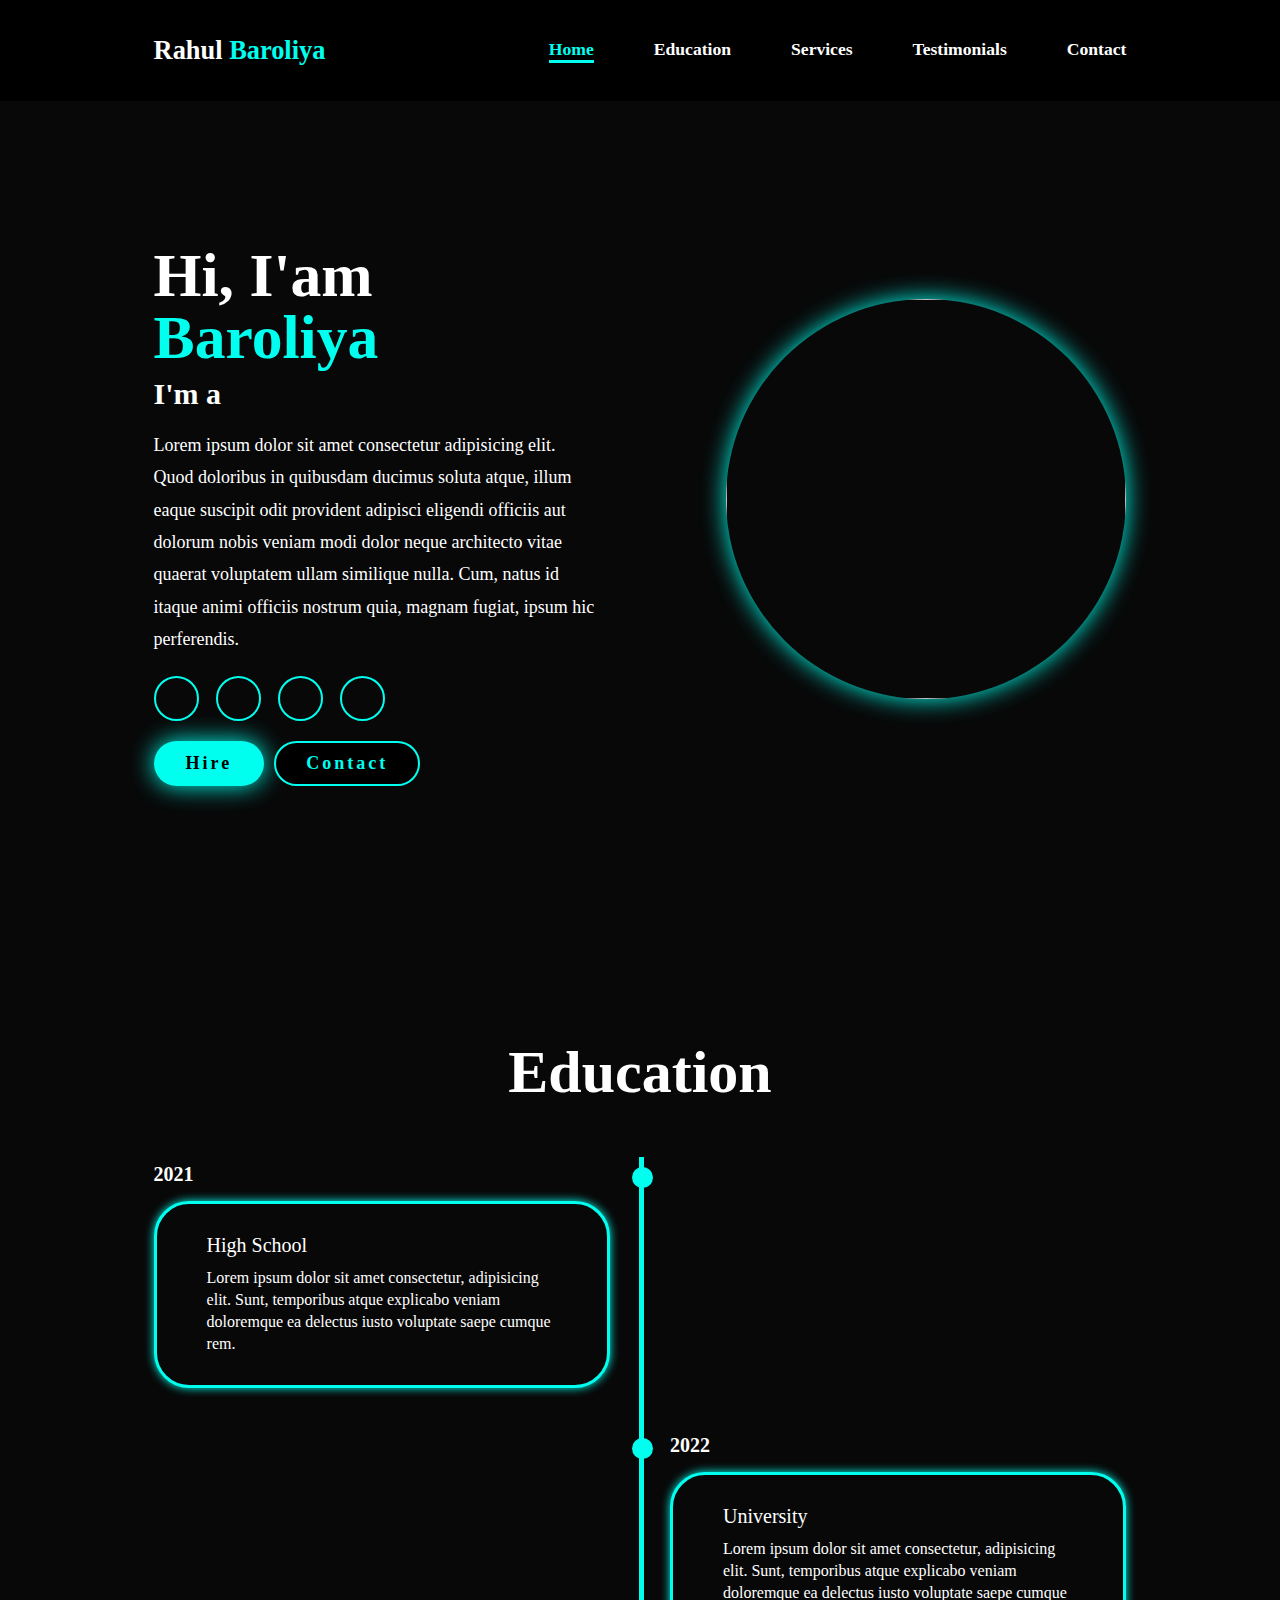
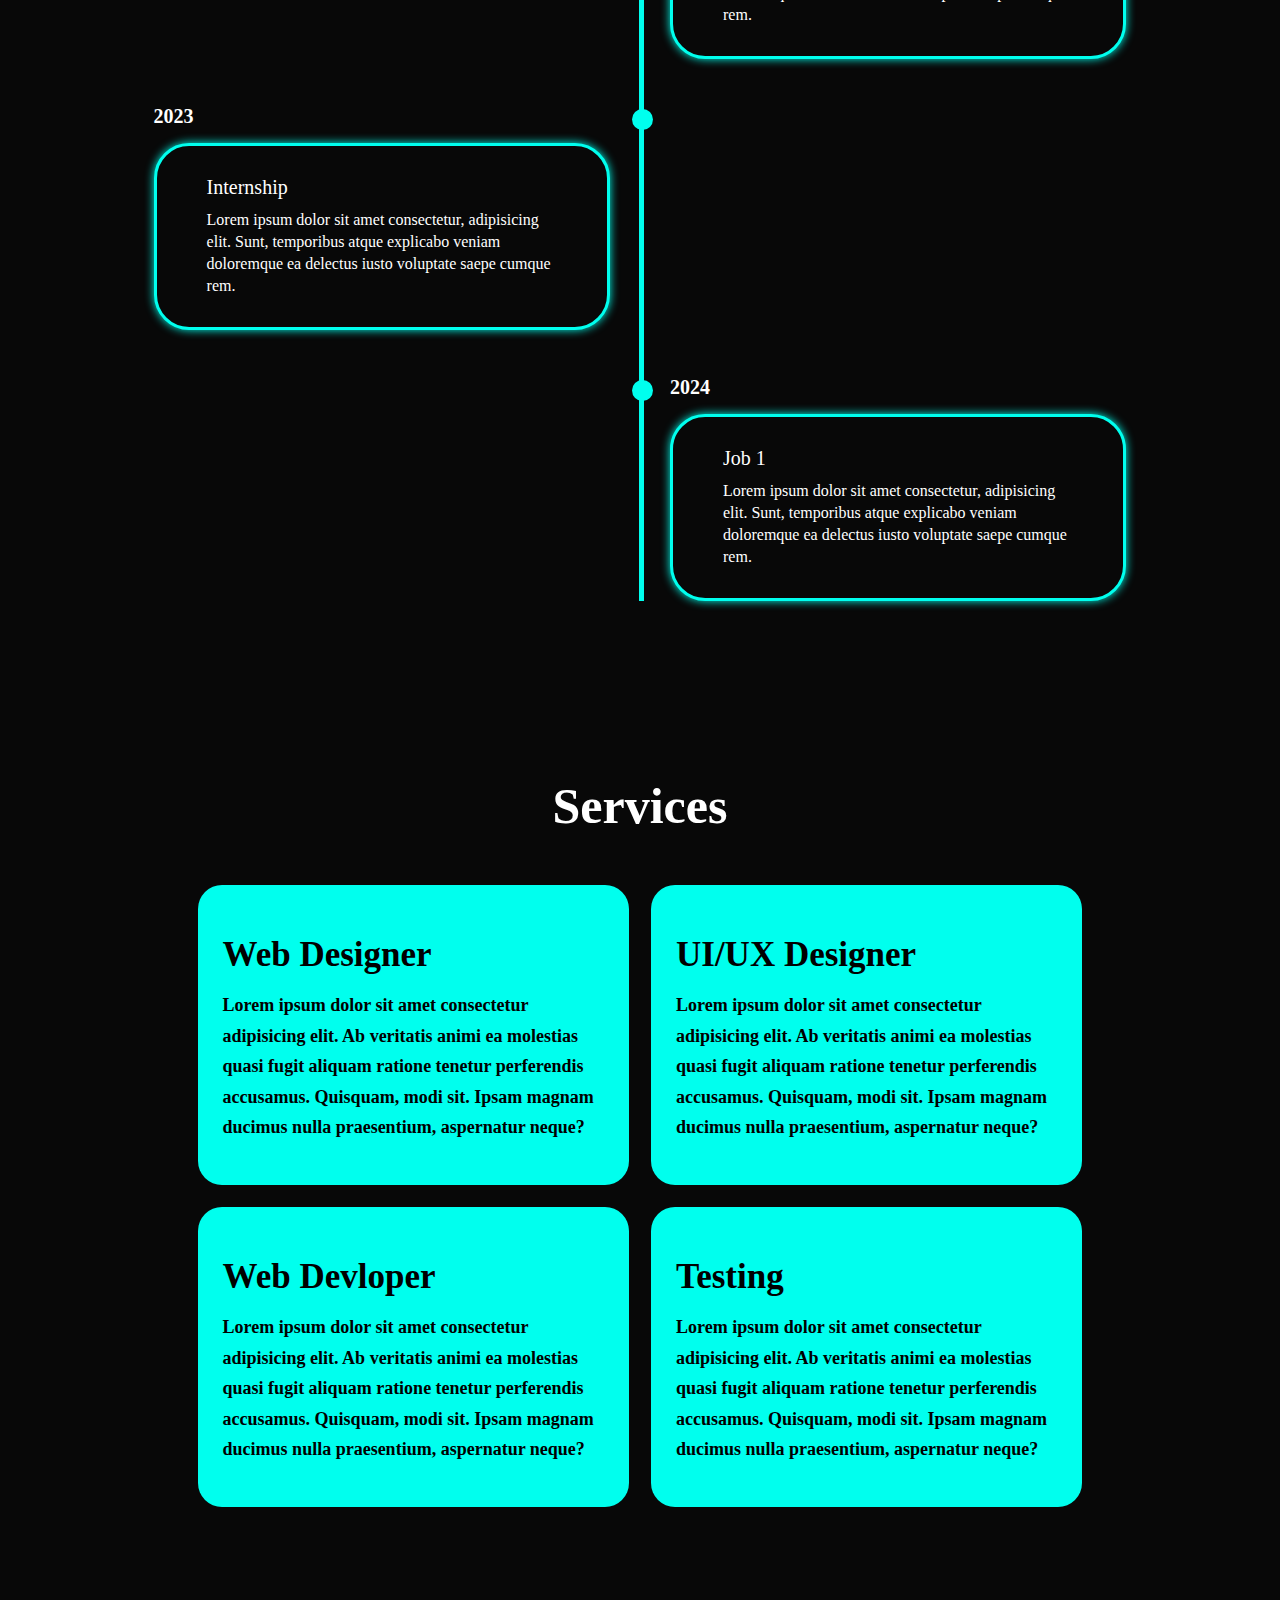
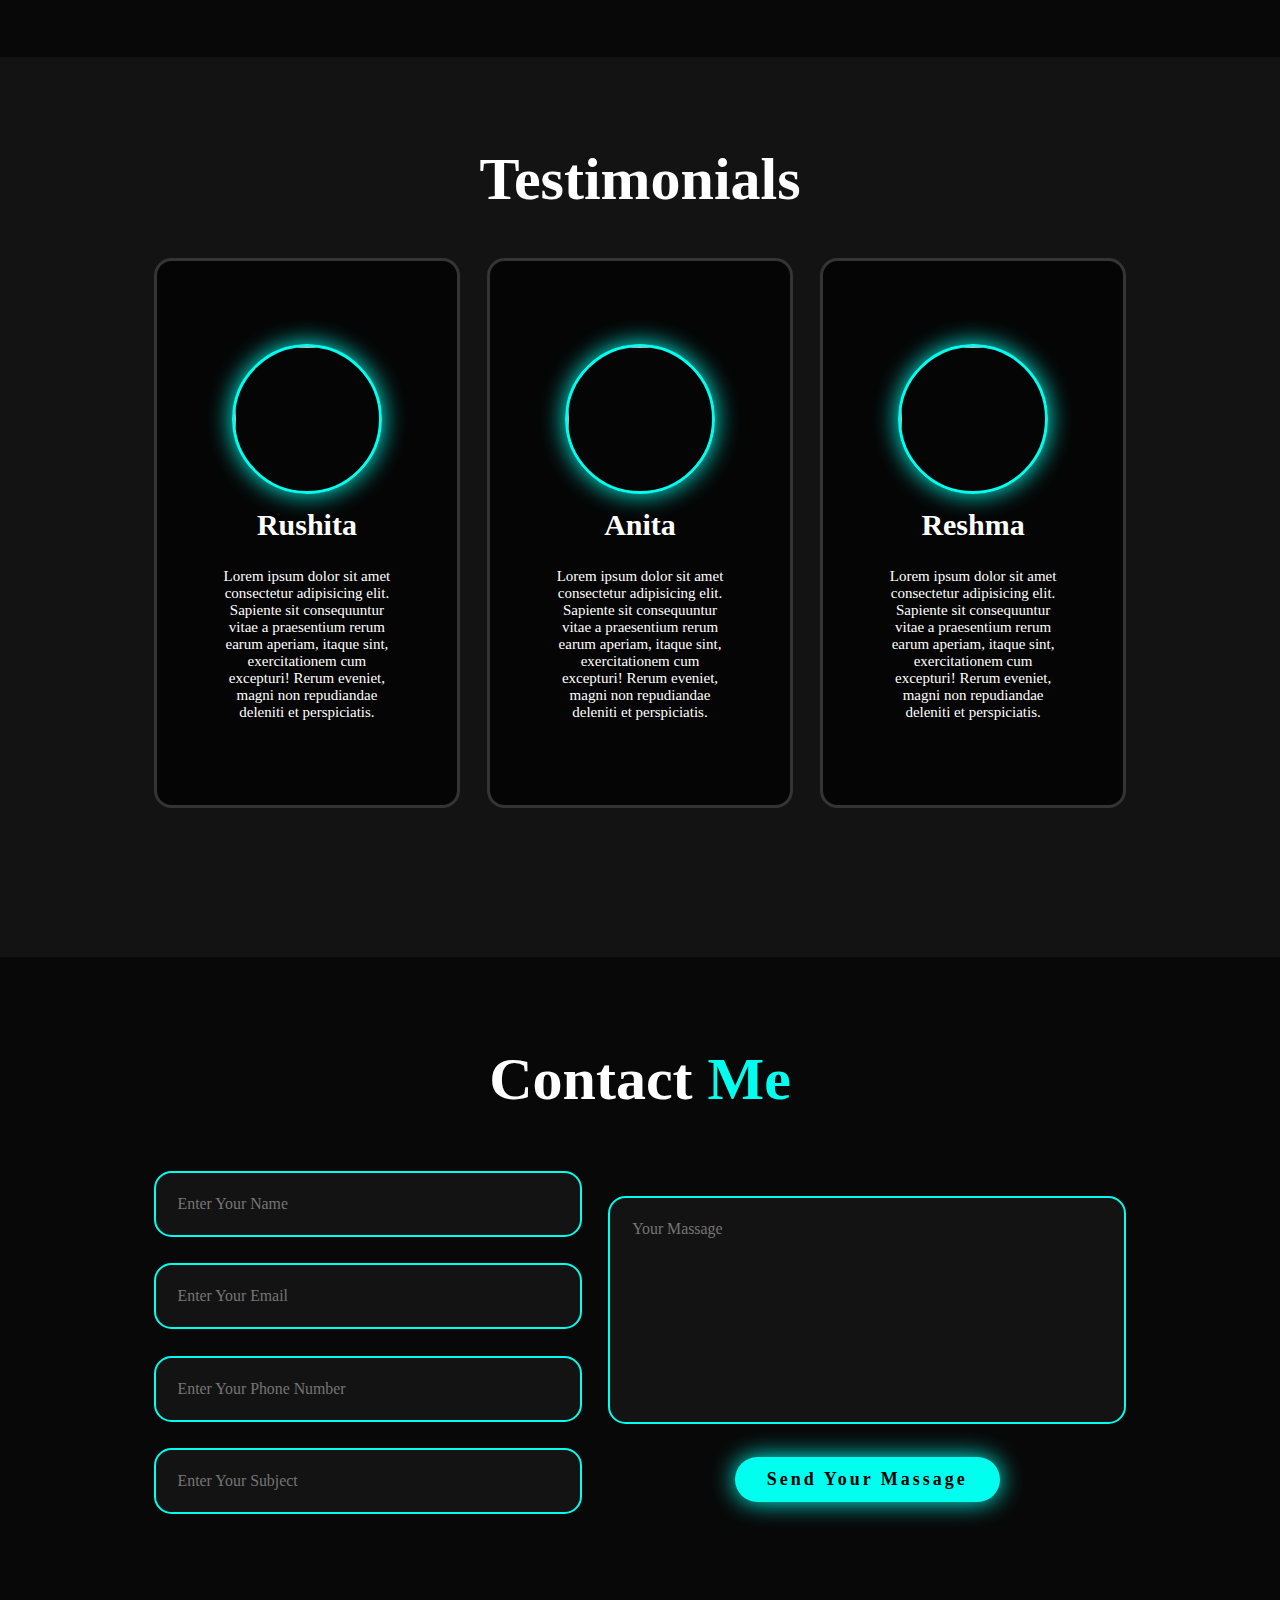
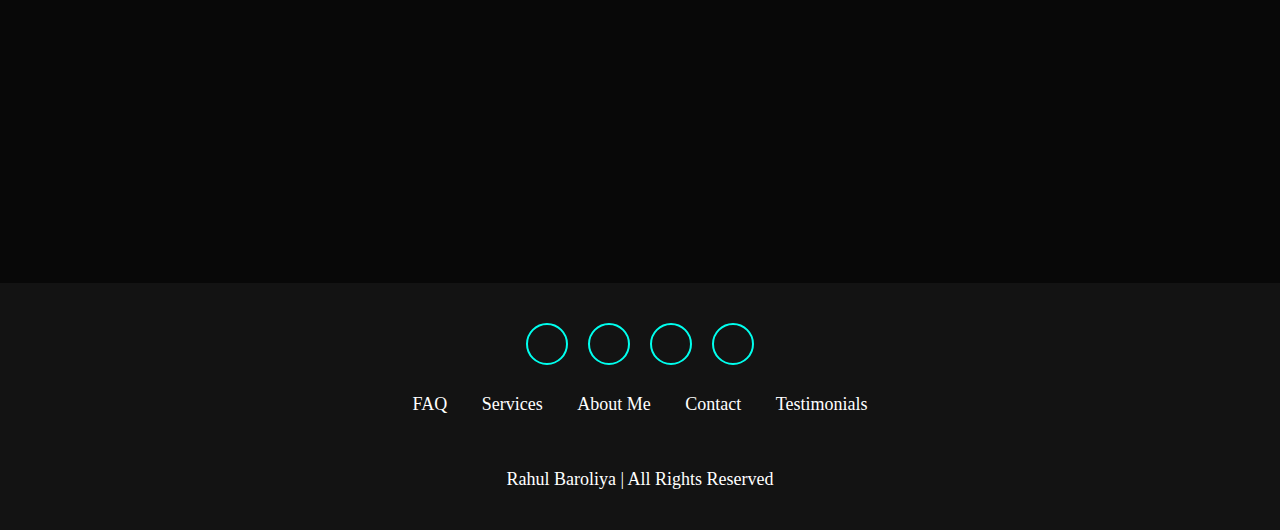
==== portfolio website-18-12/index.html @ c8d87898 "Add files via upload" ====
<!DOCTYPE html>
<html lang="en">
<head>
    <meta charset="UTF-8">
    <meta name="viewport" content="width=device-width, initial-scale=1.0">
    <title>Document</title>
    <link rel="stylesheet" href="style.css">
    <link rel="stylesheet" href="max-width-1285px.css">
    <link rel="stylesheet" href="max-width-895px.css">
    <link
    rel="stylesheet"
    href="https://cdnjs.cloudflare.com/ajax/libs/font-awesome/6.5.1/css/all.min.css"
    integrity="sha512-DTOQO9RWCH3ppGqcWaEA1BIZOC6xxalwEsw9c2QQeAIftl+Vegovlnee1c9QX4TctnWMn13TZye+giMm8e2LwA=="
    crossorigin="anonymous"
    referrerpolicy="no-referrer"
  />

</head>
<body>
     <header>
        <div class="header">
           <a href="#home" class="logo">Rahul <span>Baroliya</span></a>
             <!-- <label for="toggle" id="toggle">
                <i class="fa-solid fa-bars"></i>
            </label> 
            <input type="checkbox" name="" id="toggle" /> -->
                <nav class="navbar">
                    <a href="#home" class="active">Home</a>
                    <a href="#education">Education</a>
                    <a href="#services">Services</a>
                    <a href="#Testimonials">Testimonials</a>
                    <a href="#contact">Contact</a>
                   </nav>
        </div>
    </header> 

    <main>
        <section class="home" id="home">
            <div class="home-content">
                <h1>Hi, I'am <span>Baroliya</span></h1>
                <h3 class="text-animation">I'm a <span></span></h3>
                <p>
                    Lorem ipsum dolor sit amet consectetur adipisicing elit. Quod doloribus in quibusdam ducimus soluta atque, illum eaque suscipit odit provident adipisci eligendi officiis aut dolorum nobis veniam modi dolor neque architecto vitae quaerat voluptatem ullam similique nulla. Cum, natus id itaque animi officiis nostrum quia, magnam fugiat, ipsum hic perferendis.
                </p>
                <div class="social-icon">
                    <a href="#"><i class="fa-brands fa-linkedin"></i></a>
                    <a href="#"><i class="fa-brands fa-github"></i></a>
                    <a href="#"><i class="fa-brands fa-instagram"></i></a>
                    <a href="#"><i class="fa-brands fa-twitter"></i></a>
                </div>   
                <div class="btn-group">
                    <a href="#" class="btn">Hire</a>
                    <a href="#contact" class="btn">Contact</a>
                </div>
            </div>
                
            <div class="home-img">
                <img src="/img/pexels-photo-13780818-removebg-preview-removebg-preview.png" alt="">
            </div>
        </section>

        <section class="education" id="education">
            <h2 class="heading">Education</h2>

            <div class="timeline-items">
                <div class="timeline-item">
                    <div class="timeline-dot"></div>
                        <div class="timeline-date">2021</div>
                        <div class="timeline-content">
                            <h3>High School</h3>
                            <p>Lorem ipsum dolor sit amet consectetur, adipisicing elit. Sunt, temporibus atque explicabo veniam doloremque ea delectus iusto voluptate saepe cumque rem.</p>
                        </div>
                </div>

                <div class="timeline-item">
                    <div class="timeline-dot"></div>
                        <div class="timeline-date">2022</div>
                        <div class="timeline-content">
                            <h3>University</h3>
                            <p>Lorem ipsum dolor sit amet consectetur, adipisicing elit. Sunt, temporibus atque explicabo veniam doloremque ea delectus iusto voluptate saepe cumque rem.</p>
                        </div>
                </div>

                <div class="timeline-item">
                    <div class="timeline-dot"></div>
                        <div class="timeline-date">2023</div>
                        <div class="timeline-content">
                            <h3>Internship</h3>
                            <p>Lorem ipsum dolor sit amet consectetur, adipisicing elit. Sunt, temporibus atque explicabo veniam doloremque ea delectus iusto voluptate saepe cumque rem.</p>
                        </div>
                </div>

                <div class="timeline-item">
                    <div class="timeline-dot"></div>
                        <div class="timeline-date">2024</div>
                        <div class="timeline-content">
                            <h3>Job 1</h3>
                            <p>Lorem ipsum dolor sit amet consectetur, adipisicing elit. Sunt, temporibus atque explicabo veniam doloremque ea delectus iusto voluptate saepe cumque rem.</p>
                        </div>
                </div>
            </div>
        </section>

        <section class="services" id="services">
            <h2>Services</h2>
             <div class="services-container">
                <div class="services-box">
                    <div class="services-info">
                        <h4>Web Designer</h4>
                        <p>Lorem ipsum dolor sit amet consectetur adipisicing elit. Ab veritatis animi ea molestias quasi fugit aliquam ratione tenetur perferendis accusamus. Quisquam, modi sit. Ipsam magnam ducimus nulla praesentium, aspernatur neque?</p>
                    </div>
                </div>

                <div class="services-box">
                    <div class="services-info">
                        <h4>UI/UX Designer</h4>
                        <p>Lorem ipsum dolor sit amet consectetur adipisicing elit. Ab veritatis animi ea molestias quasi fugit aliquam ratione tenetur perferendis accusamus. Quisquam, modi sit. Ipsam magnam ducimus nulla praesentium, aspernatur neque?</p>
                    </div>
                </div>

                <div class="services-box">
                    <div class="services-info">
                        <h4>Web Devloper</h4>
                        <p>Lorem ipsum dolor sit amet consectetur adipisicing elit. Ab veritatis animi ea molestias quasi fugit aliquam ratione tenetur perferendis accusamus. Quisquam, modi sit. Ipsam magnam ducimus nulla praesentium, aspernatur neque?</p>
                    </div>
                </div>

                <div class="services-box">
                    <div class="services-info">
                        <h4>Testing</h4>
                        <p>Lorem ipsum dolor sit amet consectetur adipisicing elit. Ab veritatis animi ea molestias quasi fugit aliquam ratione tenetur perferendis accusamus. Quisquam, modi sit. Ipsam magnam ducimus nulla praesentium, aspernatur neque?</p>
                    </div>
                </div>
             </div>
        </section>

        <section class="testimonials">
            <div class="testimonials-box">
                <h2 class="heading">Testimonials</h2>
                <div class="wrapper">
                    <div class="testimonials-item">
                        <img src="/img/pexels-photo-2681751.jpeg" alt="">
                        <h2>Rushita</h2>
                        <div class="rating">
                            <i class="fa-solid fa-star" id="star"></i>
                            <i class="fa-solid fa-star" id="star"></i>
                            <i class="fa-solid fa-star" id="star"></i>
                            <i class="fa-solid fa-star" id="star"></i>
                        </div>
                        <p>Lorem ipsum dolor sit amet consectetur adipisicing elit. Sapiente sit consequuntur vitae a praesentium rerum earum aperiam, itaque sint, exercitationem cum excepturi! Rerum eveniet, magni non repudiandae deleniti et perspiciatis.</p>
                    </div>

                    <div class="testimonials-item">
                        <img src="/img/pexels-photo-1391498.webp" alt="">
                        <h2>Anita</h2>
                        <div class="rating">
                            <i class="fa-solid fa-star" id="star"></i>
                            <i class="fa-solid fa-star" id="star"></i>
                            <i class="fa-solid fa-star" id="star"></i>
                            <i class="fa-solid fa-star" id="star"></i>
                        </div>
                        <p>Lorem ipsum dolor sit amet consectetur adipisicing elit. Sapiente sit consequuntur vitae a praesentium rerum earum aperiam, itaque sint, exercitationem cum excepturi! Rerum eveniet, magni non repudiandae deleniti et perspiciatis.</p>
                    </div>

                    <div class="testimonials-item">
                        <img src="/img/pexels-photo-1963075.jpeg" alt="">
                        <h2>Reshma</h2>
                        <div class="rating">
                            <i class="fa-solid fa-star" id="star"></i>
                            <i class="fa-solid fa-star" id="star"></i>
                            <i class="fa-solid fa-star" id="star"></i>
                            <i class="fa-solid fa-star" id="star"></i>
                        </div>
                        <p>Lorem ipsum dolor sit amet consectetur adipisicing elit. Sapiente sit consequuntur vitae a praesentium rerum earum aperiam, itaque sint, exercitationem cum excepturi! Rerum eveniet, magni non repudiandae deleniti et perspiciatis.</p>
                    </div>
                </div>
            </div>
        </section>
        <section class="contact" id="contact">
            <h2 class="heading">Contact <span>Me</span></h2>

            <form action="">
                <div class="input-group">
                    <div class="input-box">
                        <input type="text" name="" id="" placeholder="Enter Your Name">
                        <input type="email" name="" id="" placeholder="Enter Your Email">
                    </div>

                    <div class="input-box">
                        <input type="number" name="" id="" placeholder="Enter Your Phone Number">
                        <input type="text" name="" id="" placeholder="Enter Your Subject">
                    </div>
                </div>
                <div class="input-group-2">
                    <textarea name="" id="" cols="30" rows="10" placeholder="Your Massage"></textarea>
                    <input type="Submit" value="Send Your Massage" class="btn">
                </div>
            </form>
        </section>
    </main>
    <footer class="footer">
           <div class="social">
                    <a href="#"><i class="fa-brands fa-linkedin"></i></a>
                    <a href="#"><i class="fa-brands fa-github"></i></a>
                    <a href="#"><i class="fa-brands fa-instagram"></i></a>
                    <a href="#"><i class="fa-brands fa-twitter"></i></a>
           </div>
         <ul class="list">
             <li>
                 <a href="#">FAQ</a>
             </li>
             <li>
                <a href="#">Services</a>
            </li>
            <li>
                <a href="#">About Me</a>
            </li>
            <li>
                <a href="#">Contact</a>
            </li>
            <li>
                <a href="#">Testimonials</a>
            </li>
         </ul>
         <p class="copyright">
            <i class="fa-regular fa-copyright"></i> Rahul Baroliya | All Rights Reserved
         </p>
    </footer>
</body>
</html>
---- portfolio website-18-12/style.css ----
*{
    margin: 0;
    padding: 0;
    box-sizing: border-box;
    text-decoration: none;
    border: none;
    outline: none;
    scroll-behavior: smooth;
    font-family: "popins,sans-serif";
}
:root{
    --bg-color:#080808;
    --secondary-color:#131313;
    --text-color:white;
    --main-color:#00ffee;
}
.header{
    display: flex;
    justify-content: baseline;
}
html{
    font-size: 60%;
    overflow-x: hidden;
}
body{
    background: var(--bg-color);
    color: var(--text-color);
}
.header{
    position: fixed;
    top: 0;
    left: 0;
    background: black;
    backdrop-filter: blur(10px);
    display: flex;
    justify-content: space-between;
    align-items: center;
    z-index: 5;
    width: 100%;
    padding: 4rem 12% 4rem;
}
.logo{
    font-size: 3rem;
    color: var(--text-color);
    font-weight: 800;
    cursor: pointer;
    transition:0.3s ease;
}
.logo:hover{
    transform: scale(1.1);
}
.logo span{
    color: var(--main-color);
}

.header a{
    color: var(--text-color);
}
.navbar a{
    font-size: 2rem;
    /* margin-left: 9rem; */
    font-weight: 600;
    transition: 0.3s ease;
    border-bottom: 3px solid transparent;
}
 .navbar{
    display: flex;
    justify-content:center;
    margin-left: 50px auto;
    gap: 60px;
}
.navbar a:hover,
.navbar a.active{
   color: var(--main-color);
   border-bottom: 3px solid var(--main-color);
}
 /* .header label i {
    display: none;
  }
.header{
    position: relative;
}
    .header .wrapper {
    align-items: center;
    gap: 30px;
    flex-direction: column;
    display: none;
    align-items: center;
    position: absolute; 
    width: 100vw;
    top: 80px;
    left: 110vw;
    padding: 20px;
  
    transition: all 300ms;
    transition-delay: 100ms;
  }  */
 .header #toggle:checked + .wrapper {
    display: flex;
    left: 0;
  } 
.header #toggle{
    display: none;
}
label i{
    font-size: 3.6rem;
    color: var(--main-color);
    display: none;
}
section{
    min-height:100vh;
    padding: 10rem 12% 10rem;
}
.home{
    display: flex;
    align-items: center;
    justify-content: center;
    gap: 15rem;
    margin-top: 50px;
}
.home-content{
    display: flex;
    flex-direction: column;
    align-items: baseline;
    text-align:left ;
    justify-content: center;
    margin-top: 2rem;
}
span{
    color: var(--main-color);
}
.home-content h3{
    margin-bottom: 2rem;
    margin-top: 1rem;
    font-size: 30px
}
.home-content h1{
    font-size: 7rem;
    font-weight: 700;
    margin-top: 1.5rem;
    line-height: 1;
}
.home-img{
    border-radius: 50%;
}
.home-img img{
    height: 400px;
    width: 400px;
    border-radius: 50%;
    position: relative;
    box-shadow: 0 0 25px var(--main-color);
    cursor: pointer;
    transition: 0.4s ease-in-out;
}
.home-img img:hover{
    box-shadow: 0 0 25px var(--main-color),
                0 0 50px var(--main-color),
                0 0 100px var(--main-color);
}
.home-content p{
    font-size: 18px;
    font-weight: 500;
    line-height: 1.8;
    max-width: 1000px;
}
 .social-icon a{
    display: inline-flex;
    justify-content: center;
    align-items: center;
    width: 45px;
    height: 45px;
    background: transparent;
    border: 2px solid var(--main-color);
    font-size: 20px;
    border-radius: 50%;
    color: var(--main-color);
    margin: 20px 15px 20px 0;
    transition: 0.3s ease-in-out;
}
.social-icon a:hover{
    color: orangered;
    transform: scale(1.3)translateY(-5px);
    box-shadow: 0 0 25px var(--main-color);
    background-color: var(--main-color);
} 
.btn{
    display: inline-block;
    padding: 10px 30px ;
    background: var(--main-color);
    box-shadow: 0 0 25px var(--main-color);
    border-radius: 24px;
    font-size: 18px;
    color: black;
    border: 2px solid transparent;
    letter-spacing:3px;
    font-weight: 600;
    transition: 0.3s ease-in-out;
    cursor: pointer;
}
.btn:hover{
    transform: scale(1.05);
    box-shadow: 0 0 50px var(--main-color);
}
.btn-group a:nth-of-type(2){
    background-color: black;
    color: var(--main-color);
    border: 2px solid var(--main-color);
    box-shadow: 0 0 25px transparent;
}
.btn-group a:nth-of-type(2):hover{
    box-shadow: 0 0 25px var(--main-color);
    background-color: var(--main-color);
    color: black;
}
.btn-group{
    display: flex;
    gap: 10px;
}
.text-animation{
    font-size: 34px;
    min-width: 280px;
    font-weight: 600;
}
.text-animation span{
    position: relative;
}
.text-animation span::before{
    content: "Website designer";
    color: var(--main-color);
    align-items: words 20s infinite;
}
.text-animation span::after{
    content: "";
    background-color: var(--bg-color);
    position: absolute;
    width: calc(100% + 8px);
    height: 100%;
    border-left:3px solid var(--bg-color);
    right: -8px;
    animation: cursor 0.6s infinite, typing 20s steps(14) infinite;
}

@keyframes typing{
    10%,
    15%,
    30%,
    35%,
    50%,
    55%,
    70%,
    75%,
    90%,
    95%{
        width: 0;
    }
    5%,
    20%,
    25%,
    40%,
    45%,
    60%,
    65%,
    80%,
    85%{
        width: calc(100% + 8px);
    }
}
.heading{
    font-size: 60px;
    text-align: center;
    margin: 0;
}
.education h2{
    margin-bottom: 50px;
}
.timeline-items{
    max-width: 1200px;
    margin: auto;
    display: flex;
    flex-wrap: wrap;
    position: relative;
}
.timeline-items::before{
    content: "";
    position: absolute;
    width: 5px;
    height: 100%;
    background-color: var(--main-color);
    left: calc(50% - 1px);
}
.timeline-item{
    margin-bottom: 40px;
    width: 100%;
    position: relative;
}
.timeline-item:last-child{
    margin-bottom: 0;
}
.timeline-item:nth-child(odd){
    padding-right: calc(50% + 30px);
}
.timeline-item:nth-child(even){
    padding-left: calc(50% + 30px);
}
.timeline-dot{
    height: 21px;
    width: 21px;
    background-color: var(--main-color);
    box-shadow: 0 0 25px var(--main-color)
                0 0 50px var(--main-color);
                position: absolute;
                left: calc(50% - 8px);
                border-radius: 50%;
                top: 10px;
}
.timeline-date{
    font-size: 20px;
    font-weight: 800;color: white;
    margin: 6px 0 15px;
}
.timeline-content{
    background-color: var(--bg-color);
    border: 3px solid var(--main-color);
    padding: 30px 50px;
    border-radius: 4rem;
    box-shadow: 0 0 10px var(--main-color);
    cursor: pointer;
    transition: 0.3s ease-in-out;
}
.timeline-content:hover{
    transform: scale(1.05);
    box-shadow: 0 0 25px var(--main-color);
}
.timeline-content h3{
    font-size: 20px;
    color: white;
    margin: 0 0 10px;
    font-weight: 500;
}
.timeline-content p{
    color: white;
    font-size: 16px;
    font-weight: 300;
    line-height: 22px;
}
::-webkit-scrollbar{
    width: 10px;
}
::-webkit-scrollbar-thumb{
    background-color: var(--main-color);
    border-radius: 24px;
}
::-webkit-scrollbar-track{
    background-color: var(--bg-color);
    width: 50px;
}
.services{
    background: var(--bg-color);
    color: black;
}
.services h2{
    font-size: 50px;
    margin-bottom: 50px;
    color: white;
    text-align: center;
}
.services-container{
    display: grid;
    grid-template-columns: repeat(2,1fr);
    align-items: center;
    gap: 2.5rem;
}
.services-box{
    background-color: var(--main-color);
    height: 300px;
    border-radius: 24px;
    border: 5px solid transparent;
    cursor: pointer;
    transition: 0.4s ease-in-out;
}
.services-box:hover{
    background: white;
    border: 5px solid var(--main-color);
    color: black;
    transform: scale(1.03);
}
.services-box .services-info{
    display: flex;
    flex-direction: column;
    text-align: left;
    max-height: 200px;
    justify-content: left;
    align-items: baseline;
    padding: 30px 20px;
}
.services-info h4{
    font-size: 35px;
    font-weight: 800;
    line-height: 2;
}
.services-info p{
    font-size: 18px;
    font-weight: 600;
    max-height: 100px;
    line-height: 1.7;
    margin: auto;
}
.testimonials{
    background: var(--secondary-color);
}
.testimonials-box{
    background-size: cover;
    display: flex;
    align-items: center;
    justify-content: center;
    flex-direction: column;
}
.testimonials .heading{
    margin-bottom: 5rem;
}
.testimonials-box img{
    width: 150px;
    height: 150px;
    border-radius: 50%;
    border: 3px solid var(--main-color);
    box-shadow: 0 0 25px var(--main-color);
}
.wrapper{
    display: grid;
    grid-template-columns: repeat(3,1fr);
    gap: 3rem;
}
.testimonials-item{
    min-height: 550px;
    max-height: 450px;
    background:rgba(0, 0, 0, 0.7);
    border: 3px solid rgba(238, 238, 238, 0.2);
    border-radius: 2rem;
    padding: 30px 60px;
    cursor: pointer;
    display: flex;
    flex-direction: column;
    align-items: center;
    justify-content: center;
    text-align: center;
    gap: 1.5rem;
    color: white;
    transition: 0.4s ease-in-out;
}
.testimonials-item:hover{
    border: 3px solid var(--main-color);
    transform: translateY(-10px)scale(1.03);
    box-shadow: 0 0 50px var(--main-color);
}
.testimonials-item h2{
    font-size: 30px;
}
.testimonials-item p{
    font-size: 15px;
    font-weight: 100;
}
#star{
    color: gold;
    font-size: 2rem;
}
.contact{
    margin-bottom: 3rem;
    color: white;
}
.contact form{
    display: flex;
    align-items: center;
    justify-content: center;
    gap: 3rem;
    margin: 5rem auto;
    text-align: center;
}
.contact form .input-box{
    display: flex;
    justify-content: center;
    flex-wrap: wrap;
}
.contact form .input-box input,
.contact form textarea{
    width: 100%;
    padding: 2.5rem;
    font-size: 1.8rem;
    color: var(--text-color);
    background: var(--secondary-color);
    border-radius: 2rem;
    border: 2px solid var(--main-color);
    margin: 1.5rem 0;
    resize: none;
}
.contact form .btn{
    margin-top: 2rem;
}
.footer{
    position: relative;
    bottom: 0;
    width: 100%;
    padding: 40px 0;
    background-color: var(--secondary-color);
}
.footer .social{
    text-align: center;
    padding-bottom: 25px;
    color: var(--main-color);
    display: flex;
    justify-content: center;
    gap: 20px;
}
.footer .social a{
    font-size: 25px;
    color: var(--main-color);
    border: 2px solid var(--main-color);
    width: 42px;
    height: 42px;
    line-height: 42px;
    display: inline-block;
    text-align: center;
    border-radius: 50%;
    margin: 0;
    transition: 0.3s ease-in-out;
}
.footer .social a:hover{
    transform: scale(1.2)translateY(-10px);
    background-color: var(--main-color);
    color: black;
    box-shadow: 0 0 25px var(--main-color);
}
.footer ul{
    margin-top: 0;
    padding: 0;
    font-size: 18px;
    line-height: 1.6;
    margin-bottom: 0;
    text-align: center;
}
.footer ul li a{
    color: white;
    border-bottom: 3px solid transparent;
    transition: 0.3s ease-in-out;
}
.footer ul li a:hover{
    border-bottom: 3px solid var(--main-color);
}
.footer ul li{
    display: inline-block;
    padding: 0 15px;
}
.footer .copyright{
    margin-top: 50px;
    text-align: center;
    font-size: 18px;
    color: white;
}
---- portfolio website-18-12/max-width-1285px.css ----
@media (max-width:1285px) {
    html {
        font-size: 55%;
    }
    .services-container{
        padding-bottom: 7rem;
        grid-template-columns: repeat(2,1fr);
        margin: 0 5rem;
    }
}
@media (max-width:991px) {
    .header{
        padding: 2rem 3%;
    }
    section{
        padding: 10rem 3%;
    }
    .timeline-item:nth-child(odd){
        padding-right: 0;
        text-align: left;
    }
    .timeline-item:nth-child(odd),
    .timeline-item:nth-child(even){
        padding-left: 37px;
    }
    .timeline-dot{
        left: 0;
    }
    .services{
        padding-bottom: 7rem;
    }
    .testimonials .wrapper{
        grid-template-columns: repeat(1,1fr);
    }
    .contact form{
        flex-direction: column;
    }
    .footer{
        padding: 2rem 3%;
    }
}
---- portfolio website-18-12/max-width-895px.css ----
@media (max-width:895px) {
    /* label i{
        display: block;
    } */
    .navbar{
        position: absolute;
        top: 100%;
        right: 0;
        width: 50%;
        padding: 1rem 3%;
        background: rgba(0, 0, 0, 0.8);
        backdrop-filter: blur(20px);
        border-bottom-left-radius: 2rem;
        border-left: 2px solid var(--main-color);
        border-bottom: 2px solid var(--main-color);
        display: none;
    }
    .navbar-active{
        display: block;
    }
    .navbar a{
        display: block;
        font-size: 2rem;
        margin: 3rem 0;
        color: white;
    }
    .home{
        flex-direction: column-reverse;
        margin: 5rem 4rem;
    }
    .home-content h3{
        font-size: 2.6rem;
    }
    .home-content h1{
        font-size: 8rem;
        margin-top: 3rem;
    }
    .home-content p{
        max-width: 600px;
        margin:0 auto;
    }
    .home-img img{
        width: 56vw;
    }
    .services h2{
        margin-bottom: 3rem;
    }
    .services-container{
        grid-template-columns: repeat(1,1fr);
    }
}
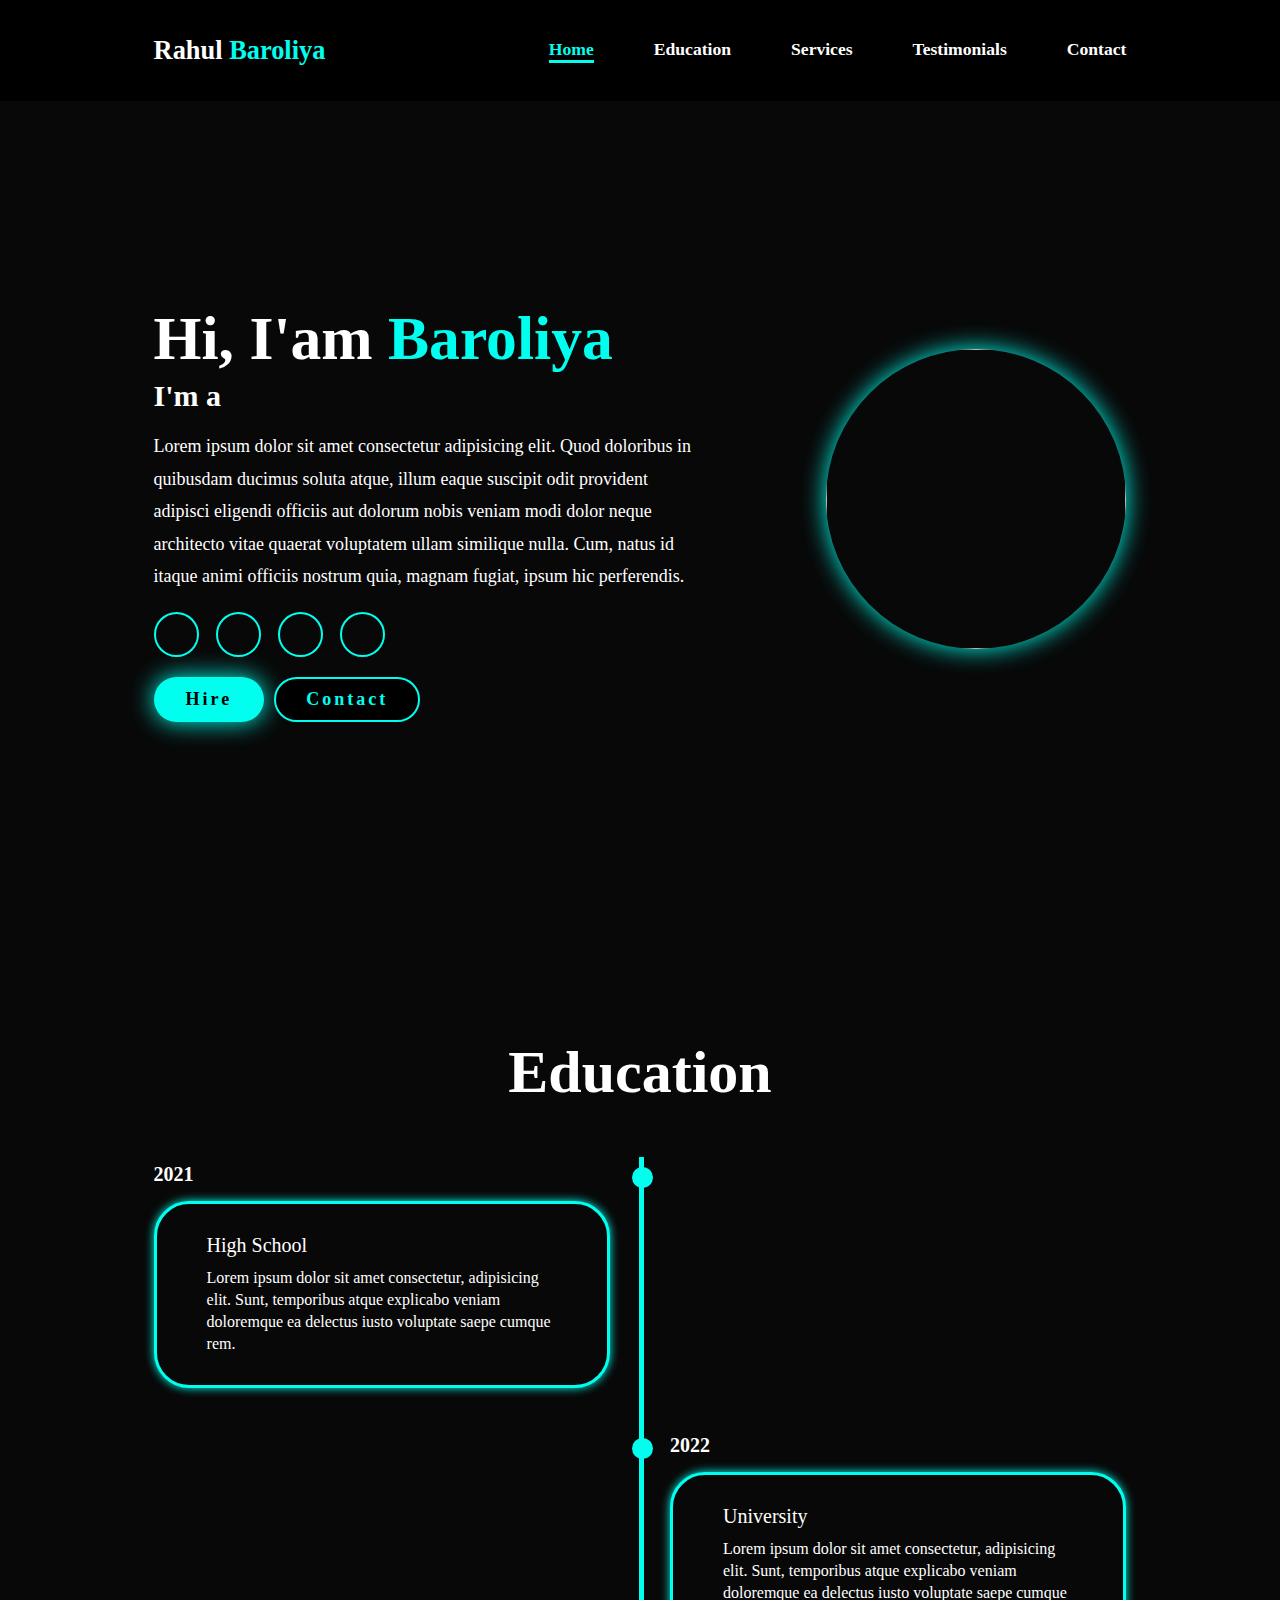
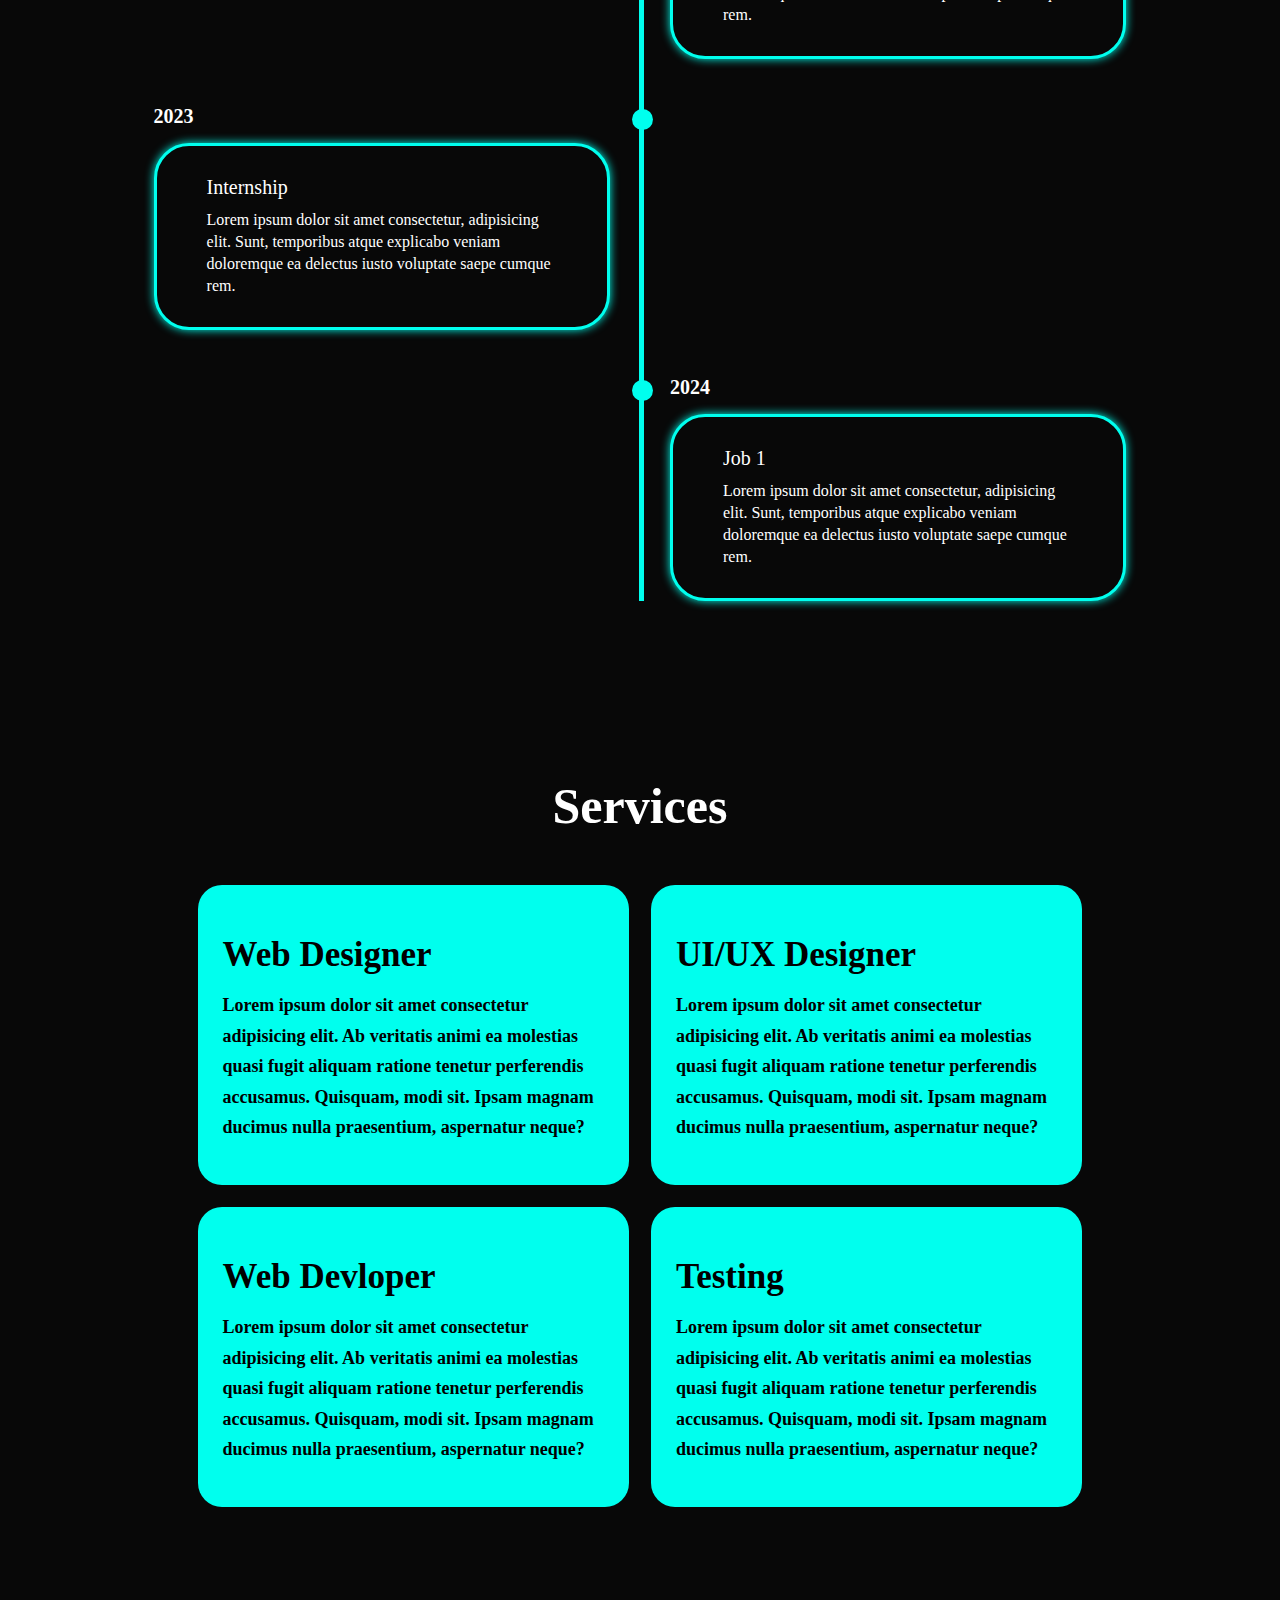
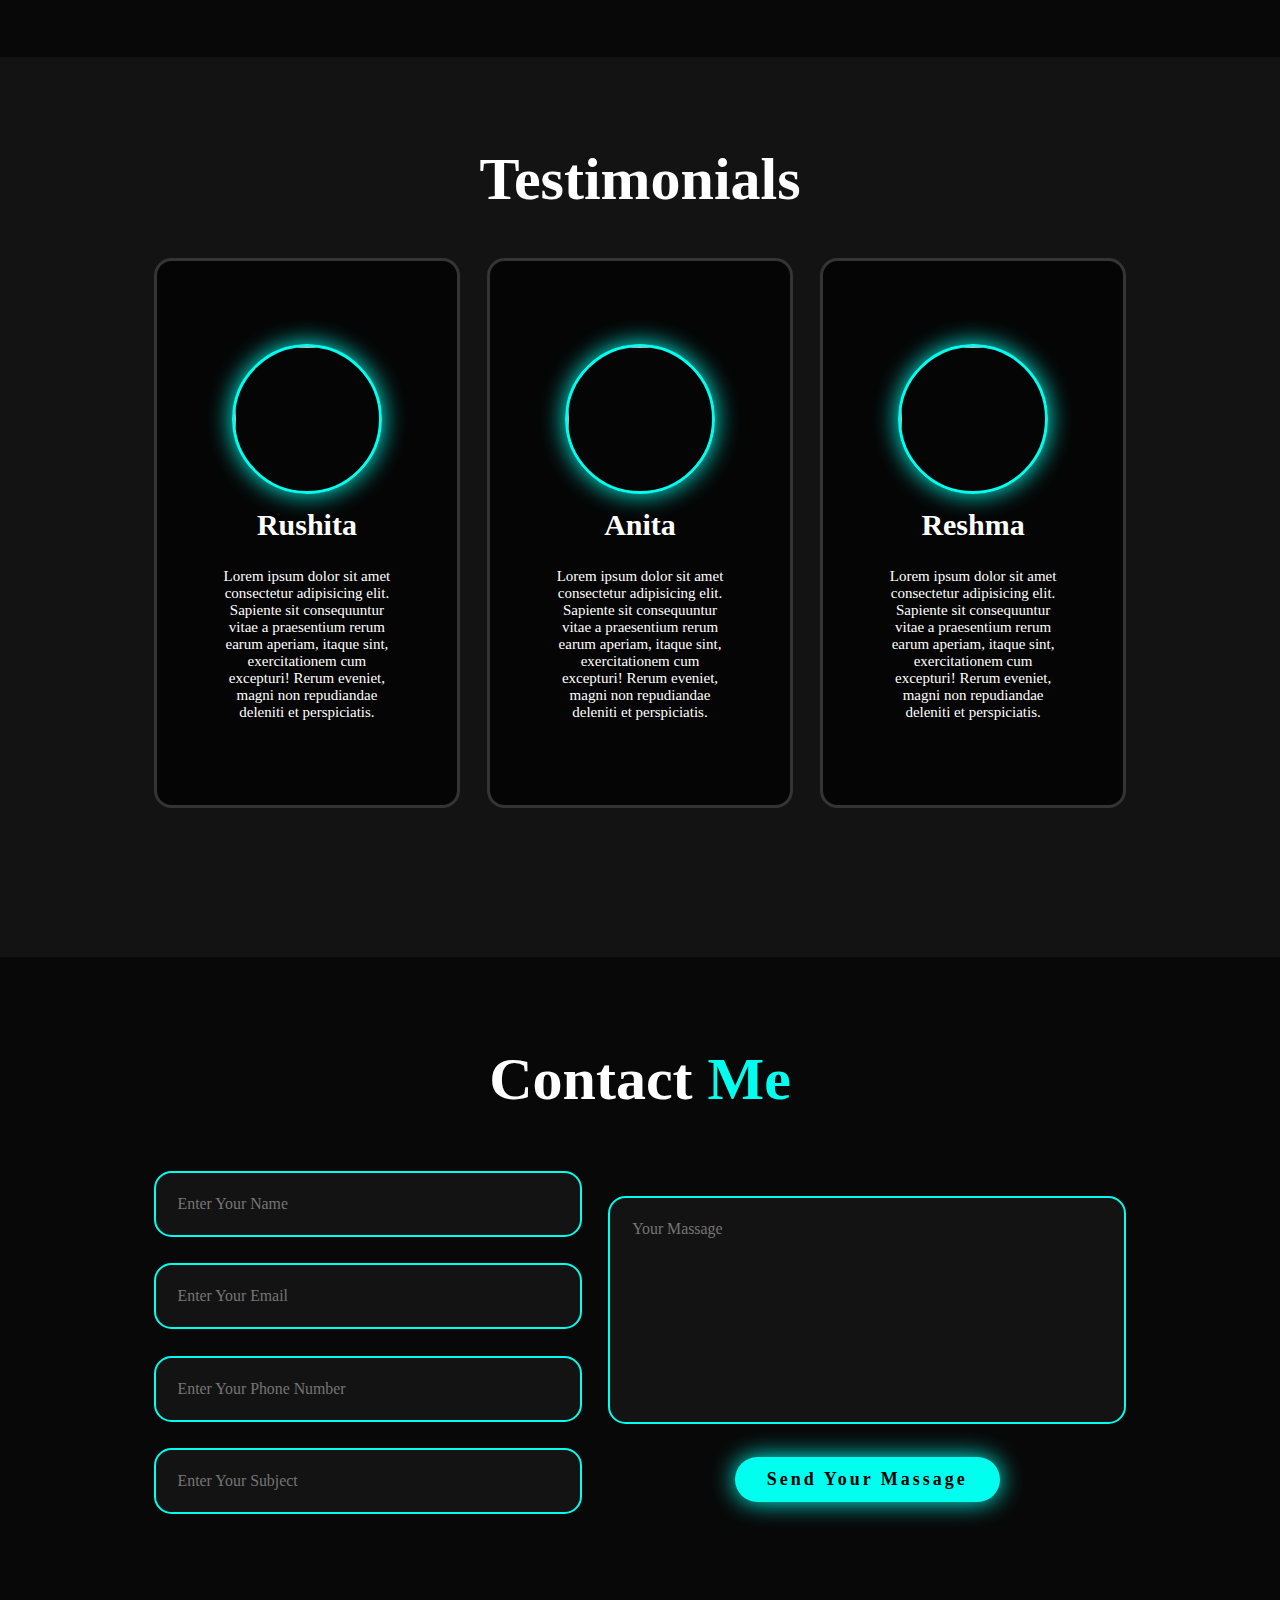
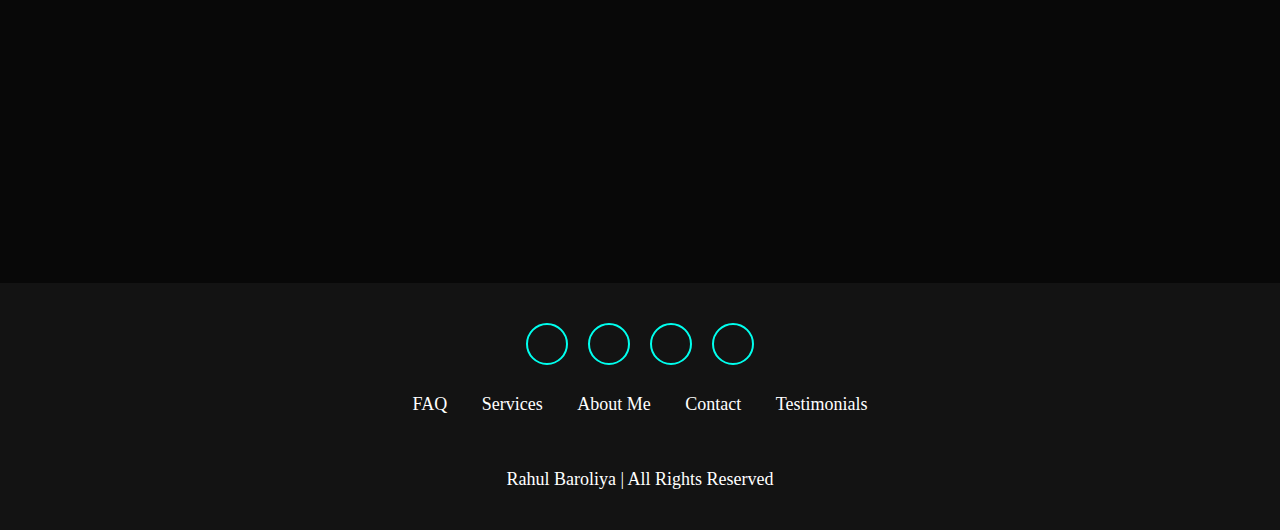
==== commit 9ffa70b0: "Add files via upload" ====
--- a/portfolio website-18-12/index.html
+++ b/portfolio website-18-12/index.html
@@ -7,6 +7,8 @@
     <link rel="stylesheet" href="style.css">
     <link rel="stylesheet" href="max-width-1285px.css">
     <link rel="stylesheet" href="max-width-895px.css">
+    <link rel="stylesheet" href="max-width-991px.css">
+    <link rel="stylesheet" href="max-width-480px.css">
     <link
     rel="stylesheet"
     href="https://cdnjs.cloudflare.com/ajax/libs/font-awesome/6.5.1/css/all.min.css"
@@ -179,7 +181,7 @@
         <section class="contact" id="contact">
             <h2 class="heading">Contact <span>Me</span></h2>
 
-            <form action="">
+            <form action="" class="detail">
                 <div class="input-group">
                     <div class="input-box">
                         <input type="text" name="" id="" placeholder="Enter Your Name">
--- a/portfolio website-18-12/max-width-895px.css
+++ b/portfolio website-18-12/max-width-895px.css
@@ -1,7 +1,4 @@
 @media (max-width:895px) {
-    /* label i{
-        display: block;
-    } */
     .navbar{
         position: absolute;
         top: 100%;
@@ -39,9 +36,6 @@
         max-width: 600px;
         margin:0 auto;
     }
-    .home-img img{
-        width: 56vw;
-    }
     .services h2{
         margin-bottom: 3rem;
     }
--- a/portfolio website-18-12/max-width-991px.css
+++ b/portfolio website-18-12/max-width-991px.css
@@ -0,0 +1,6 @@
+@media (min-width:576px) {
+    .home-img img{
+        height: 300px;
+        width: 300px;
+    }
+}--- a/portfolio website-18-12/max-width-480px.css
+++ b/portfolio website-18-12/max-width-480px.css
@@ -0,0 +1,15 @@
+@media (max-width:480px) {
+    .services-box{
+        height: 400px;
+    }
+    .contact{
+        margin-bottom: 0;
+    }
+    section{
+        padding: 50px;
+    }
+    .home-img img{
+        height: 300px;
+        width: 300px;
+    }
+}